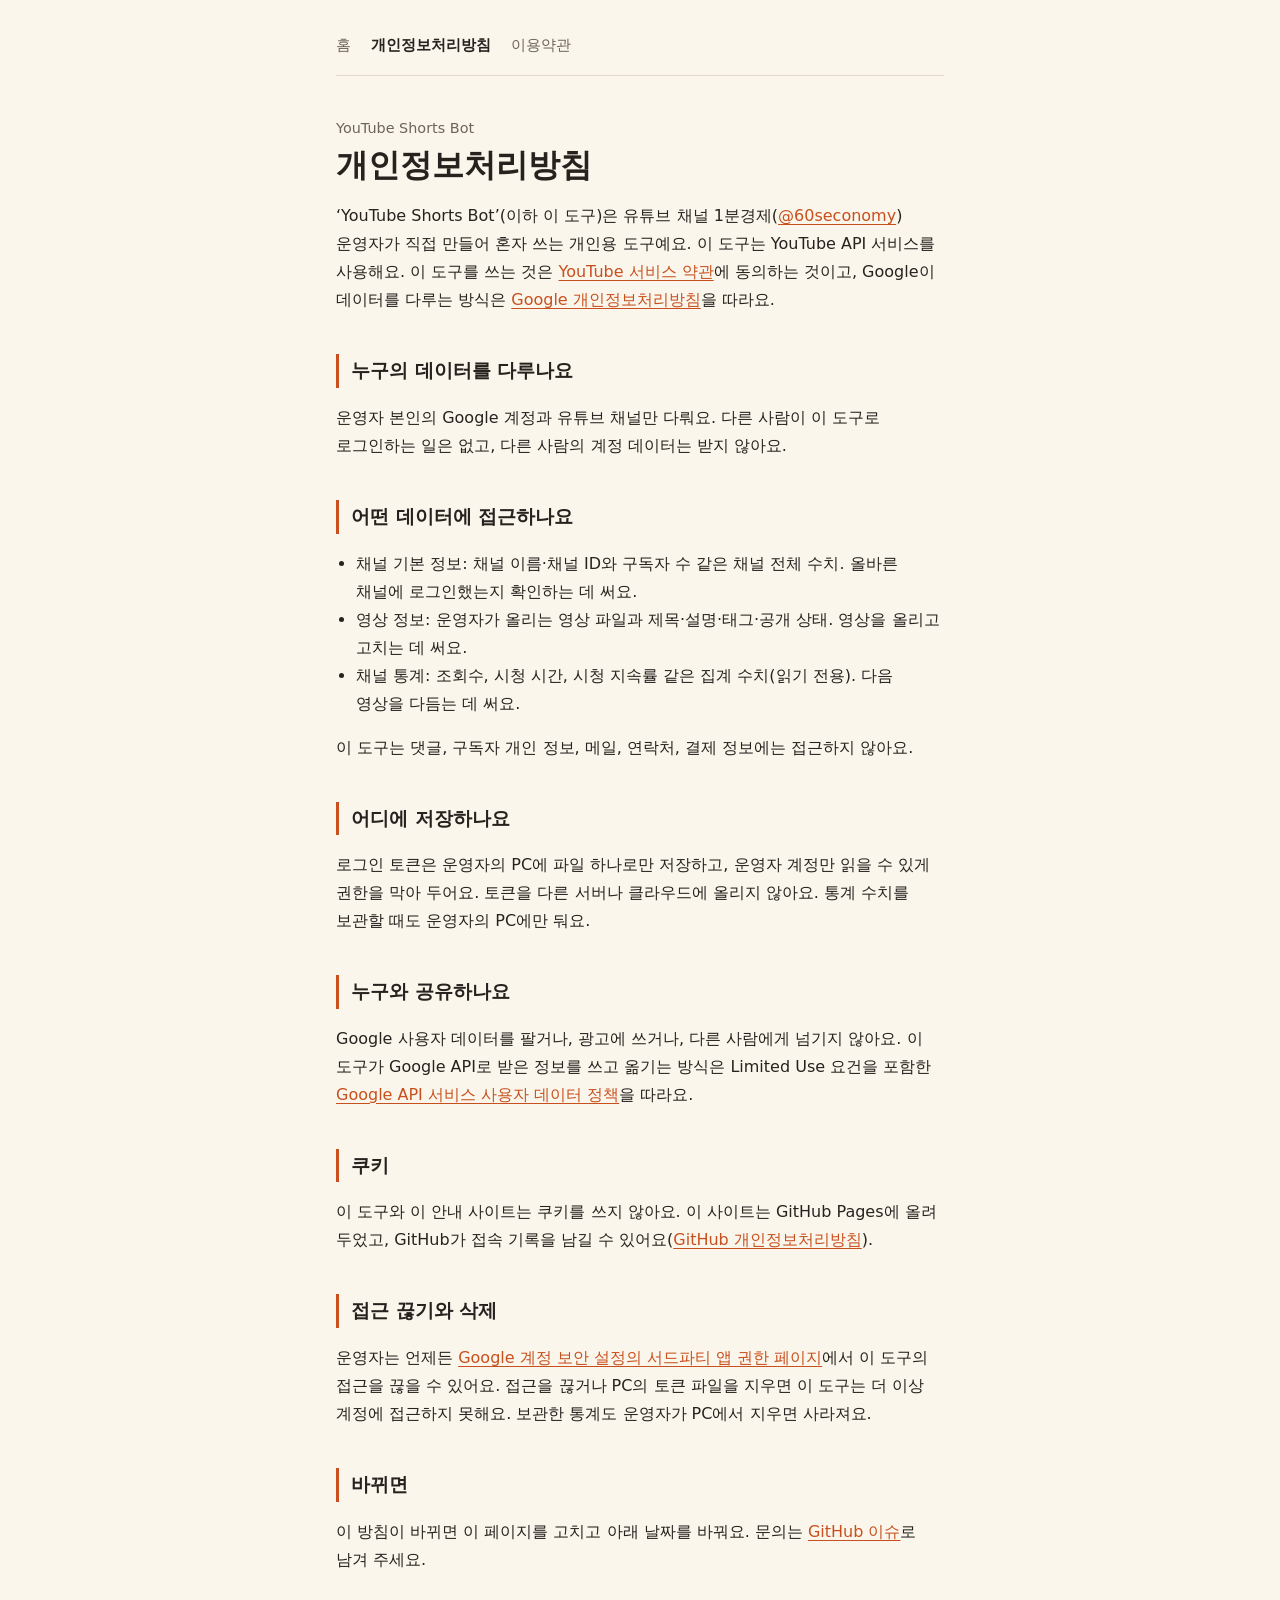
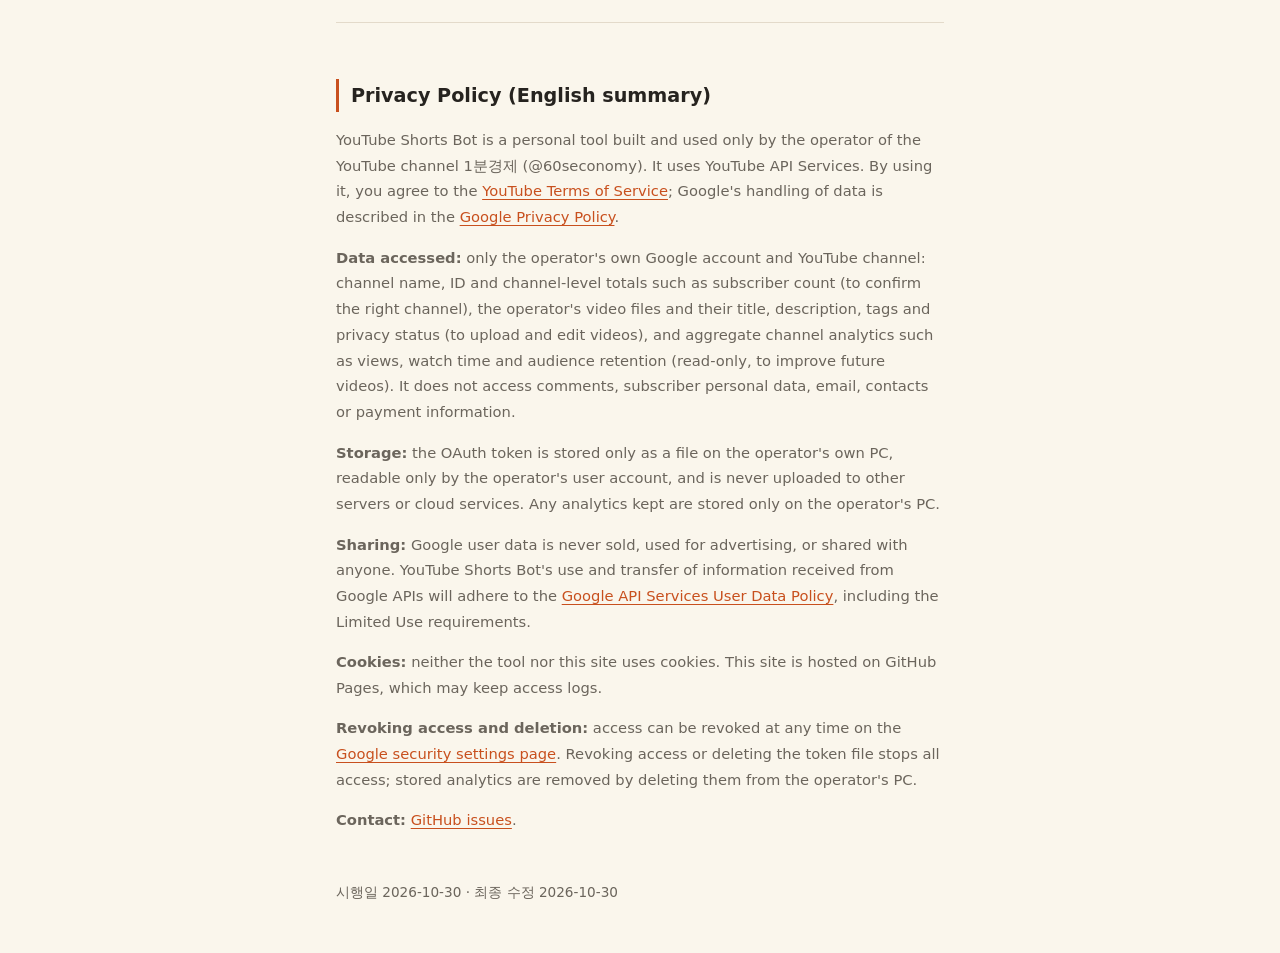
==== privacy.html @ 0d74b9bf "docs: 1분경제 YouTube Shorts Bot 안내·개인정보처리방침·이용약관 Google 인증 플랫폼에서 OAuth 앱을 프로덕션으로 게시하려면 브랜딩에 홈페이지·개인정보처" ====
<!doctype html>
<html lang="ko">
<head>
<meta charset="utf-8">
<meta name="viewport" content="width=device-width, initial-scale=1">
<title>개인정보처리방침 · YouTube Shorts Bot</title>
<meta name="description" content="1분경제 운영자 개인용 도구 YouTube Shorts Bot이 Google 사용자 데이터를 다루는 방식.">
<link rel="stylesheet" href="style.css">
</head>
<body>
<main>
<nav>
  <a href="./">홈</a>
  <a href="privacy.html" aria-current="page">개인정보처리방침</a>
  <a href="terms.html">이용약관</a>
</nav>

<p class="kicker">YouTube Shorts Bot</p>
<h1>개인정보처리방침</h1>
<p>‘YouTube Shorts Bot’(이하 이 도구)은 유튜브 채널 1분경제(<a href="https://www.youtube.com/@60seconomy">@60seconomy</a>) 운영자가 직접 만들어 혼자 쓰는 개인용 도구예요. 이 도구는 YouTube API 서비스를 사용해요. 이 도구를 쓰는 것은 <a href="https://www.youtube.com/t/terms">YouTube 서비스 약관</a>에 동의하는 것이고, Google이 데이터를 다루는 방식은 <a href="https://policies.google.com/privacy">Google 개인정보처리방침</a>을 따라요.</p>

<h2>누구의 데이터를 다루나요</h2>
<p>운영자 본인의 Google 계정과 유튜브 채널만 다뤄요. 다른 사람이 이 도구로 로그인하는 일은 없고, 다른 사람의 계정 데이터는 받지 않아요.</p>

<h2>어떤 데이터에 접근하나요</h2>
<ul>
  <li>채널 기본 정보: 채널 이름·채널 ID와 구독자 수 같은 채널 전체 수치. 올바른 채널에 로그인했는지 확인하는 데 써요.</li>
  <li>영상 정보: 운영자가 올리는 영상 파일과 제목·설명·태그·공개 상태. 영상을 올리고 고치는 데 써요.</li>
  <li>채널 통계: 조회수, 시청 시간, 시청 지속률 같은 집계 수치(읽기 전용). 다음 영상을 다듬는 데 써요.</li>
</ul>
<p>이 도구는 댓글, 구독자 개인 정보, 메일, 연락처, 결제 정보에는 접근하지 않아요.</p>

<h2>어디에 저장하나요</h2>
<p>로그인 토큰은 운영자의 PC에 파일 하나로만 저장하고, 운영자 계정만 읽을 수 있게 권한을 막아 두어요. 토큰을 다른 서버나 클라우드에 올리지 않아요. 통계 수치를 보관할 때도 운영자의 PC에만 둬요.</p>

<h2>누구와 공유하나요</h2>
<p>Google 사용자 데이터를 팔거나, 광고에 쓰거나, 다른 사람에게 넘기지 않아요. 이 도구가 Google API로 받은 정보를 쓰고 옮기는 방식은 Limited Use 요건을 포함한 <a href="https://developers.google.com/terms/api-services-user-data-policy">Google API 서비스 사용자 데이터 정책</a>을 따라요.</p>

<h2>쿠키</h2>
<p>이 도구와 이 안내 사이트는 쿠키를 쓰지 않아요. 이 사이트는 GitHub Pages에 올려 두었고, GitHub가 접속 기록을 남길 수 있어요(<a href="https://docs.github.com/site-policy/privacy-policies/github-general-privacy-statement">GitHub 개인정보처리방침</a>).</p>

<h2>접근 끊기와 삭제</h2>
<p>운영자는 언제든 <a href="https://security.google.com/settings/security/permissions">Google 계정 보안 설정의 서드파티 앱 권한 페이지</a>에서 이 도구의 접근을 끊을 수 있어요. 접근을 끊거나 PC의 토큰 파일을 지우면 이 도구는 더 이상 계정에 접근하지 못해요. 보관한 통계도 운영자가 PC에서 지우면 사라져요.</p>

<h2>바뀌면</h2>
<p>이 방침이 바뀌면 이 페이지를 고치고 아래 날짜를 바꿔요. 문의는 <a href="https://github.com/apoora404/60seconomy/issues">GitHub 이슈</a>로 남겨 주세요.</p>

<section class="en" lang="en">
  <h2>Privacy Policy (English summary)</h2>
  <p>YouTube Shorts Bot is a personal tool built and used only by the operator of the YouTube channel 1분경제 (@60seconomy). It uses YouTube API Services. By using it, you agree to the <a href="https://www.youtube.com/t/terms">YouTube Terms of Service</a>; Google's handling of data is described in the <a href="https://policies.google.com/privacy">Google Privacy Policy</a>.</p>
  <p><strong>Data accessed:</strong> only the operator's own Google account and YouTube channel: channel name, ID and channel-level totals such as subscriber count (to confirm the right channel), the operator's video files and their title, description, tags and privacy status (to upload and edit videos), and aggregate channel analytics such as views, watch time and audience retention (read-only, to improve future videos). It does not access comments, subscriber personal data, email, contacts or payment information.</p>
  <p><strong>Storage:</strong> the OAuth token is stored only as a file on the operator's own PC, readable only by the operator's user account, and is never uploaded to other servers or cloud services. Any analytics kept are stored only on the operator's PC.</p>
  <p><strong>Sharing:</strong> Google user data is never sold, used for advertising, or shared with anyone. YouTube Shorts Bot's use and transfer of information received from Google APIs will adhere to the <a href="https://developers.google.com/terms/api-services-user-data-policy">Google API Services User Data Policy</a>, including the Limited Use requirements.</p>
  <p><strong>Cookies:</strong> neither the tool nor this site uses cookies. This site is hosted on GitHub Pages, which may keep access logs.</p>
  <p><strong>Revoking access and deletion:</strong> access can be revoked at any time on the <a href="https://security.google.com/settings/security/permissions">Google security settings page</a>. Revoking access or deleting the token file stops all access; stored analytics are removed by deleting them from the operator's PC.</p>
  <p><strong>Contact:</strong> <a href="https://github.com/apoora404/60seconomy/issues">GitHub issues</a>.</p>
</section>

<footer>시행일 2026-10-30 · 최종 수정 2026-10-30</footer>
</main>
</body>
</html>
---- style.css ----
:root{--paper:#FAF6EC;--ink:#26231F;--muted:#6B655C;--accent:#C8501E;--rule:#E3DACA}
@media (prefers-color-scheme:dark){:root{--paper:#1D1B18;--ink:#EDE7DA;--muted:#A69F92;--accent:#F08A5D;--rule:#3A3630}}
*{box-sizing:border-box}
html{-webkit-text-size-adjust:100%}
body{margin:0;background:var(--paper);color:var(--ink);font-family:Pretendard,"Apple SD Gothic Neo","Malgun Gothic","Noto Sans KR",system-ui,sans-serif;line-height:1.75;word-break:keep-all}
main{max-width:40rem;margin:0 auto;padding:2rem 1rem 3rem}
nav{display:flex;flex-wrap:wrap;gap:.25rem 1.25rem;padding-bottom:1rem;border-bottom:1px solid var(--rule);font-size:.95rem}
nav a{color:var(--muted);text-decoration:none}
nav a[aria-current]{color:var(--ink);font-weight:700}
a{color:var(--accent);text-underline-offset:.2em}
.kicker{margin:2.5rem 0 0;color:var(--muted);font-size:.9rem}
h1{margin:.25rem 0 1rem;font-size:2rem;line-height:1.3;text-wrap:balance}
h2{margin:2.5rem 0 .5rem;font-size:1.2rem;padding-left:.75rem;border-left:3px solid var(--accent)}
p,li{text-wrap:pretty}
ul{padding-left:1.25rem}
.en{margin-top:3rem;padding-top:1rem;border-top:1px solid var(--rule);color:var(--muted);font-size:.92rem;word-break:normal}
.en h2{color:var(--ink)}
footer{margin-top:3rem;color:var(--muted);font-size:.85rem}
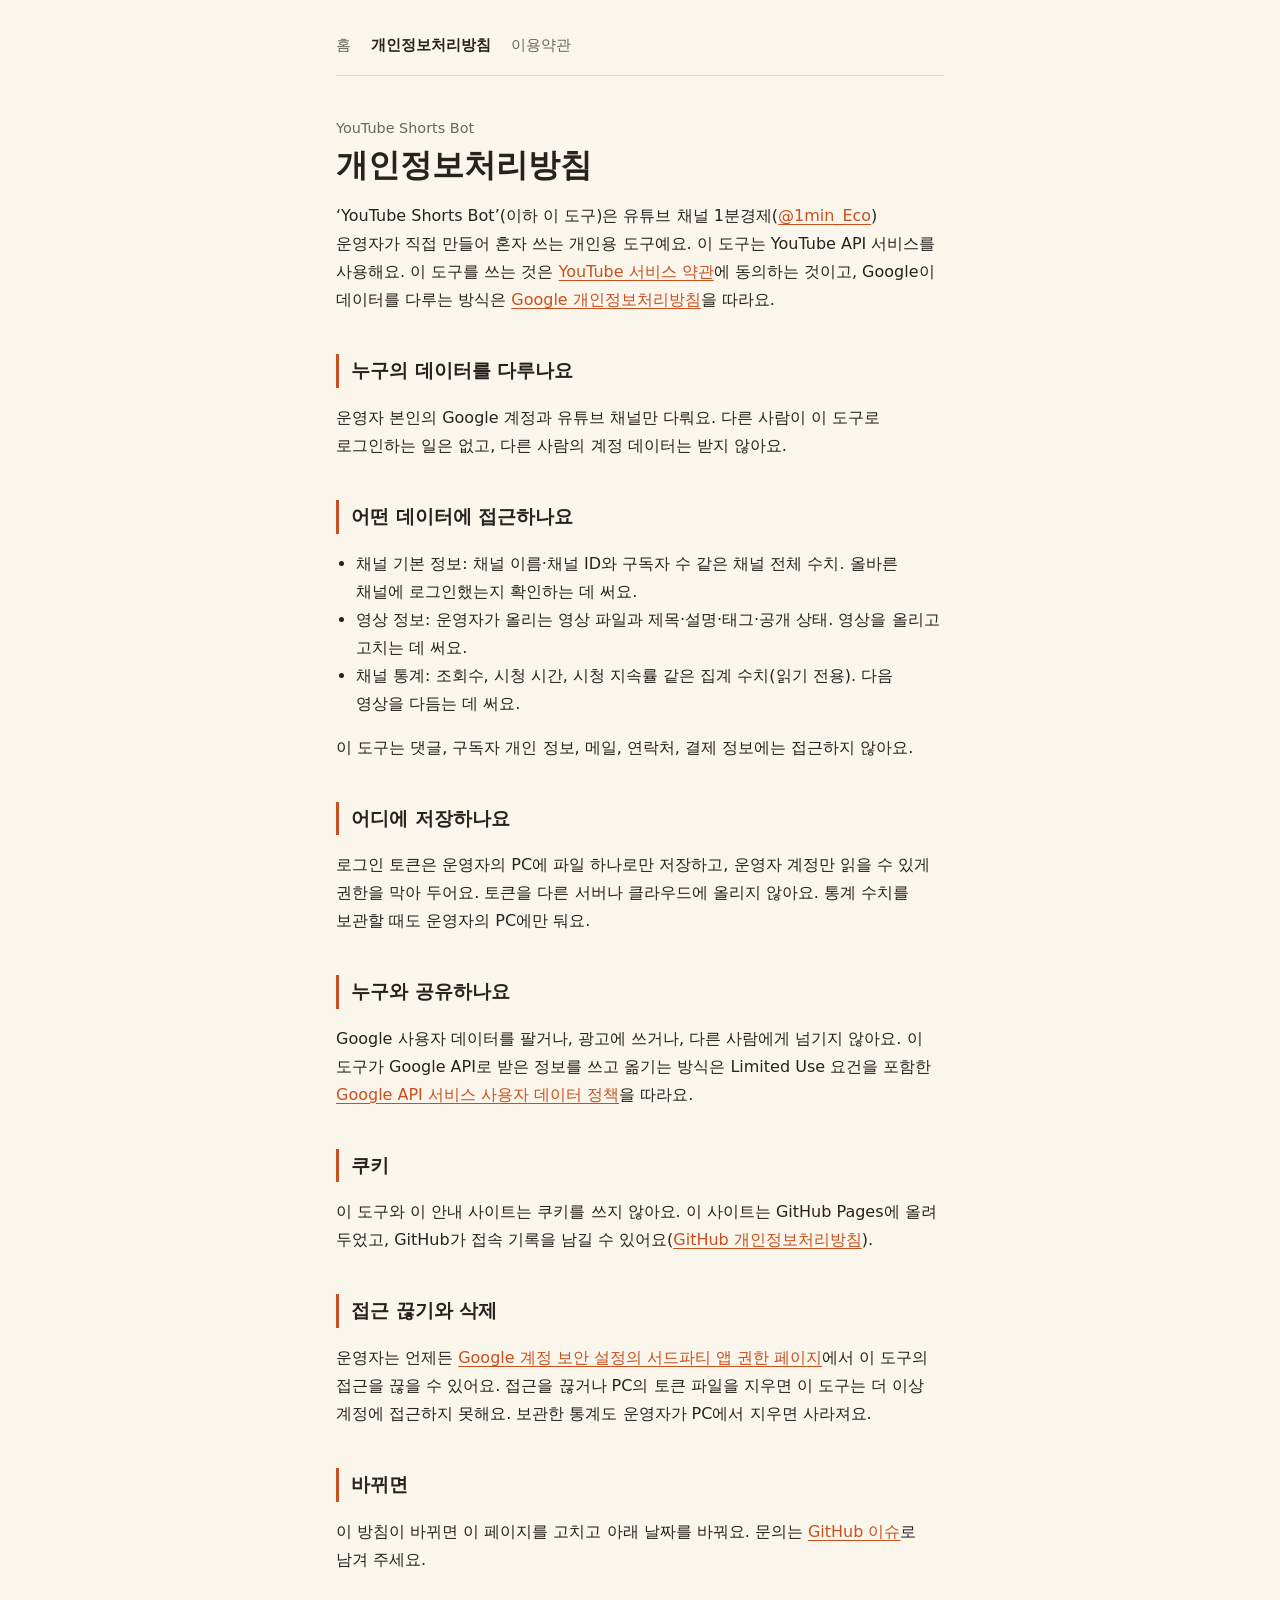
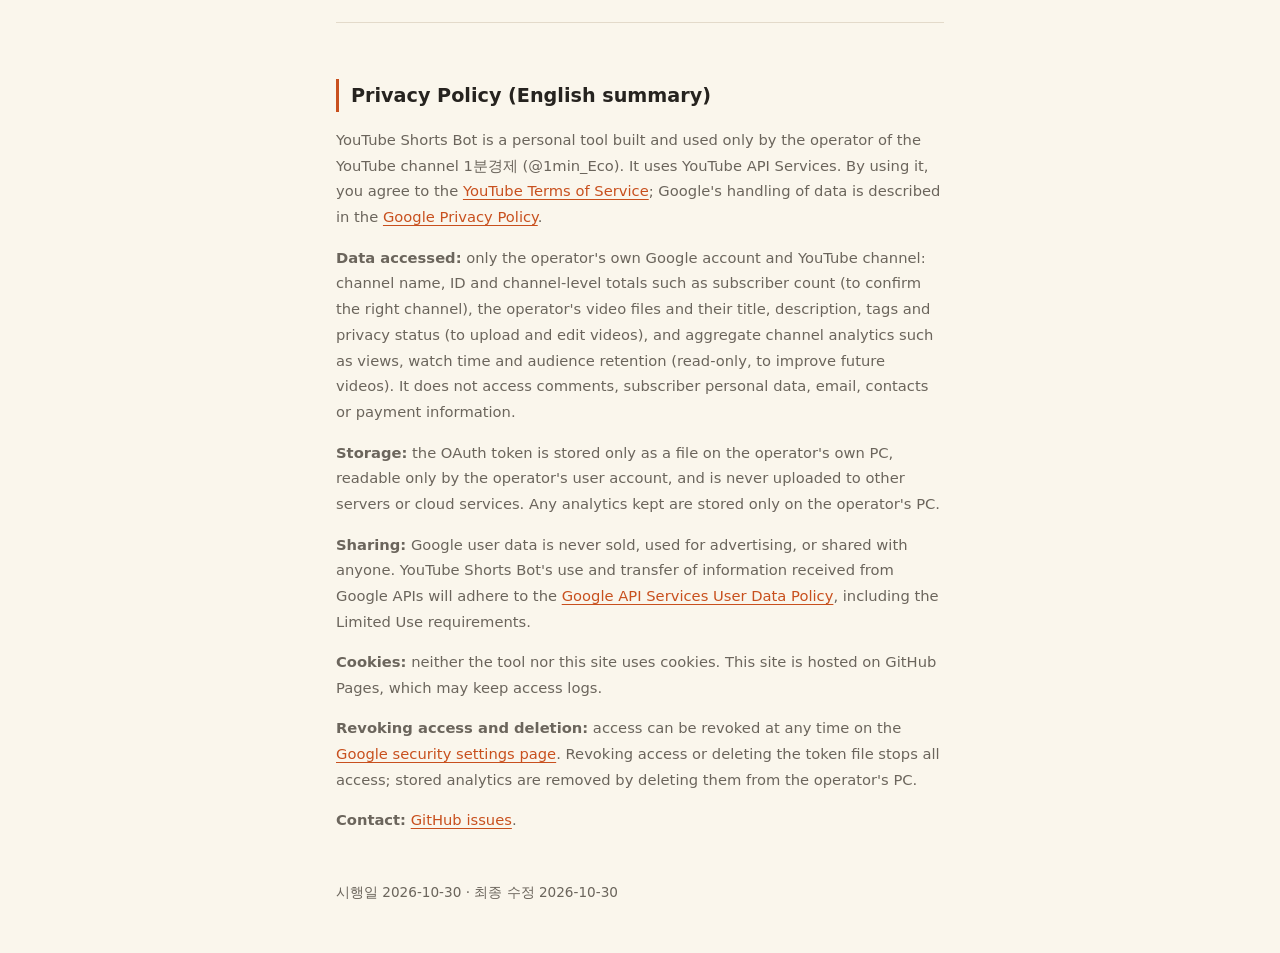
==== commit 75687420: "docs: 채널 핸들 @1min_Eco·이름 1분경제로 (10-27 운영자 변경 반영) Co-Authored-By: Claude Opus 5.5 <noreply@anthropic." ====
--- a/privacy.html
+++ b/privacy.html
@@ -17,7 +17,7 @@
 
 <p class="kicker">YouTube Shorts Bot</p>
 <h1>개인정보처리방침</h1>
-<p>‘YouTube Shorts Bot’(이하 이 도구)은 유튜브 채널 1분경제(<a href="https://www.youtube.com/@60seconomy">@60seconomy</a>) 운영자가 직접 만들어 혼자 쓰는 개인용 도구예요. 이 도구는 YouTube API 서비스를 사용해요. 이 도구를 쓰는 것은 <a href="https://www.youtube.com/t/terms">YouTube 서비스 약관</a>에 동의하는 것이고, Google이 데이터를 다루는 방식은 <a href="https://policies.google.com/privacy">Google 개인정보처리방침</a>을 따라요.</p>
+<p>‘YouTube Shorts Bot’(이하 이 도구)은 유튜브 채널 1분경제(<a href="https://www.youtube.com/@1min_Eco">@1min_Eco</a>) 운영자가 직접 만들어 혼자 쓰는 개인용 도구예요. 이 도구는 YouTube API 서비스를 사용해요. 이 도구를 쓰는 것은 <a href="https://www.youtube.com/t/terms">YouTube 서비스 약관</a>에 동의하는 것이고, Google이 데이터를 다루는 방식은 <a href="https://policies.google.com/privacy">Google 개인정보처리방침</a>을 따라요.</p>
 
 <h2>누구의 데이터를 다루나요</h2>
 <p>운영자 본인의 Google 계정과 유튜브 채널만 다뤄요. 다른 사람이 이 도구로 로그인하는 일은 없고, 다른 사람의 계정 데이터는 받지 않아요.</p>
@@ -47,7 +47,7 @@
 
 <section class="en" lang="en">
   <h2>Privacy Policy (English summary)</h2>
-  <p>YouTube Shorts Bot is a personal tool built and used only by the operator of the YouTube channel 1분경제 (@60seconomy). It uses YouTube API Services. By using it, you agree to the <a href="https://www.youtube.com/t/terms">YouTube Terms of Service</a>; Google's handling of data is described in the <a href="https://policies.google.com/privacy">Google Privacy Policy</a>.</p>
+  <p>YouTube Shorts Bot is a personal tool built and used only by the operator of the YouTube channel 1분경제 (@1min_Eco). It uses YouTube API Services. By using it, you agree to the <a href="https://www.youtube.com/t/terms">YouTube Terms of Service</a>; Google's handling of data is described in the <a href="https://policies.google.com/privacy">Google Privacy Policy</a>.</p>
   <p><strong>Data accessed:</strong> only the operator's own Google account and YouTube channel: channel name, ID and channel-level totals such as subscriber count (to confirm the right channel), the operator's video files and their title, description, tags and privacy status (to upload and edit videos), and aggregate channel analytics such as views, watch time and audience retention (read-only, to improve future videos). It does not access comments, subscriber personal data, email, contacts or payment information.</p>
   <p><strong>Storage:</strong> the OAuth token is stored only as a file on the operator's own PC, readable only by the operator's user account, and is never uploaded to other servers or cloud services. Any analytics kept are stored only on the operator's PC.</p>
   <p><strong>Sharing:</strong> Google user data is never sold, used for advertising, or shared with anyone. YouTube Shorts Bot's use and transfer of information received from Google APIs will adhere to the <a href="https://developers.google.com/terms/api-services-user-data-policy">Google API Services User Data Policy</a>, including the Limited Use requirements.</p>
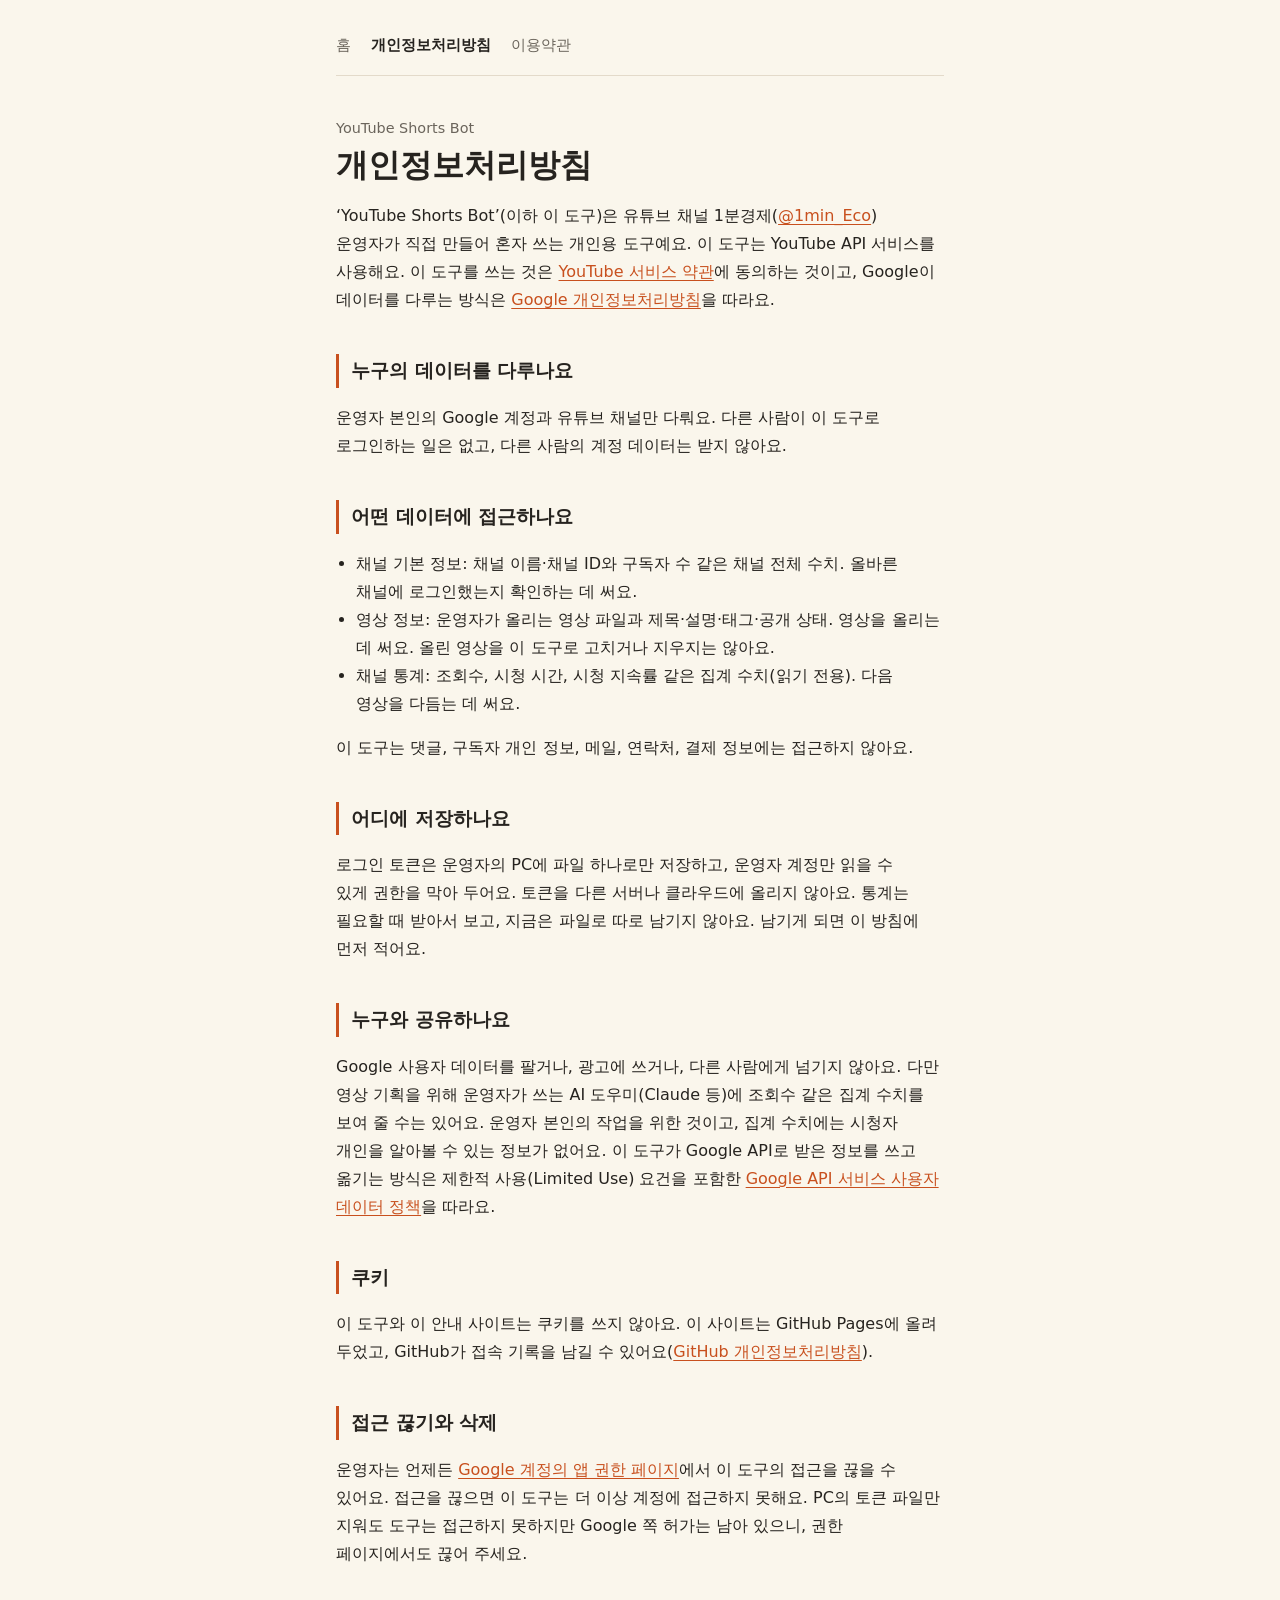
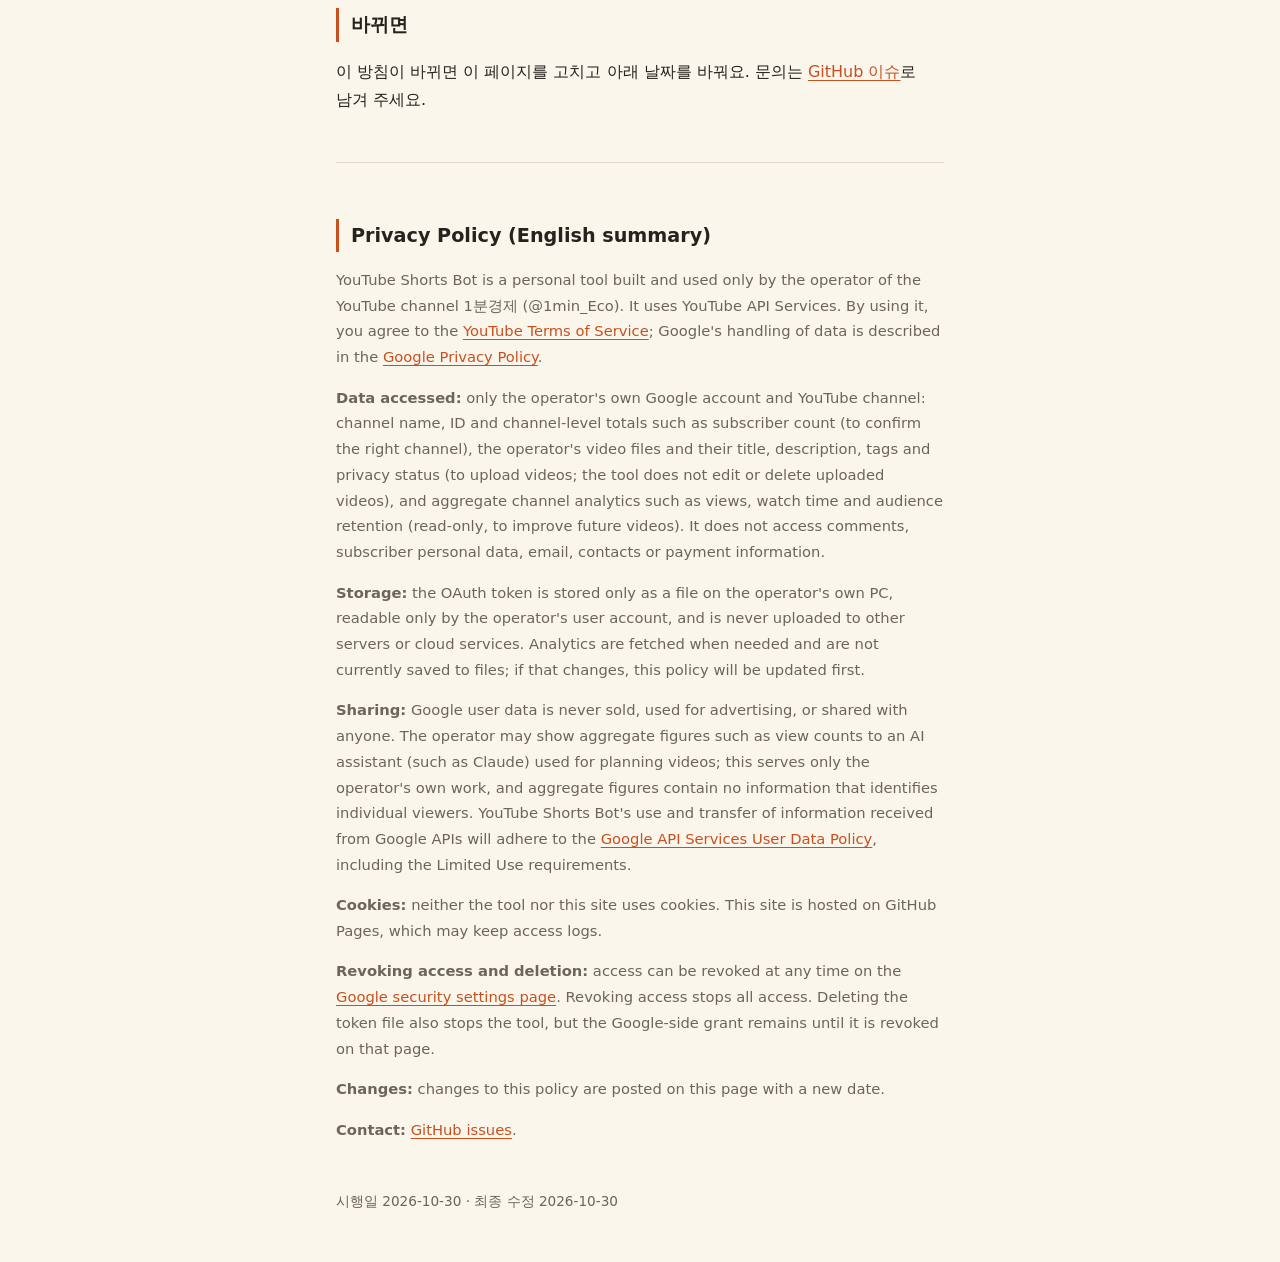
==== commit 31d69c08: "docs: Fable 검수 #93 반영 — 영상 수정 안 함·통계 파일 안 남김·AI 도우미에 집계 수치·토큰 삭제와 권한 해제 구분 Co-Authored-By: Claude Op" ====
--- a/privacy.html
+++ b/privacy.html
@@ -25,22 +25,22 @@
 <h2>어떤 데이터에 접근하나요</h2>
 <ul>
   <li>채널 기본 정보: 채널 이름·채널 ID와 구독자 수 같은 채널 전체 수치. 올바른 채널에 로그인했는지 확인하는 데 써요.</li>
-  <li>영상 정보: 운영자가 올리는 영상 파일과 제목·설명·태그·공개 상태. 영상을 올리고 고치는 데 써요.</li>
+  <li>영상 정보: 운영자가 올리는 영상 파일과 제목·설명·태그·공개 상태. 영상을 올리는 데 써요. 올린 영상을 이 도구로 고치거나 지우지는 않아요.</li>
   <li>채널 통계: 조회수, 시청 시간, 시청 지속률 같은 집계 수치(읽기 전용). 다음 영상을 다듬는 데 써요.</li>
 </ul>
 <p>이 도구는 댓글, 구독자 개인 정보, 메일, 연락처, 결제 정보에는 접근하지 않아요.</p>
 
 <h2>어디에 저장하나요</h2>
-<p>로그인 토큰은 운영자의 PC에 파일 하나로만 저장하고, 운영자 계정만 읽을 수 있게 권한을 막아 두어요. 토큰을 다른 서버나 클라우드에 올리지 않아요. 통계 수치를 보관할 때도 운영자의 PC에만 둬요.</p>
+<p>로그인 토큰은 운영자의 PC에 파일 하나로만 저장하고, 운영자 계정만 읽을 수 있게 권한을 막아 두어요. 토큰을 다른 서버나 클라우드에 올리지 않아요. 통계는 필요할 때 받아서 보고, 지금은 파일로 따로 남기지 않아요. 남기게 되면 이 방침에 먼저 적어요.</p>
 
 <h2>누구와 공유하나요</h2>
-<p>Google 사용자 데이터를 팔거나, 광고에 쓰거나, 다른 사람에게 넘기지 않아요. 이 도구가 Google API로 받은 정보를 쓰고 옮기는 방식은 Limited Use 요건을 포함한 <a href="https://developers.google.com/terms/api-services-user-data-policy">Google API 서비스 사용자 데이터 정책</a>을 따라요.</p>
+<p>Google 사용자 데이터를 팔거나, 광고에 쓰거나, 다른 사람에게 넘기지 않아요. 다만 영상 기획을 위해 운영자가 쓰는 AI 도우미(Claude 등)에 조회수 같은 집계 수치를 보여 줄 수는 있어요. 운영자 본인의 작업을 위한 것이고, 집계 수치에는 시청자 개인을 알아볼 수 있는 정보가 없어요. 이 도구가 Google API로 받은 정보를 쓰고 옮기는 방식은 제한적 사용(Limited Use) 요건을 포함한 <a href="https://developers.google.com/terms/api-services-user-data-policy">Google API 서비스 사용자 데이터 정책</a>을 따라요.</p>
 
 <h2>쿠키</h2>
 <p>이 도구와 이 안내 사이트는 쿠키를 쓰지 않아요. 이 사이트는 GitHub Pages에 올려 두었고, GitHub가 접속 기록을 남길 수 있어요(<a href="https://docs.github.com/site-policy/privacy-policies/github-general-privacy-statement">GitHub 개인정보처리방침</a>).</p>
 
 <h2>접근 끊기와 삭제</h2>
-<p>운영자는 언제든 <a href="https://security.google.com/settings/security/permissions">Google 계정 보안 설정의 서드파티 앱 권한 페이지</a>에서 이 도구의 접근을 끊을 수 있어요. 접근을 끊거나 PC의 토큰 파일을 지우면 이 도구는 더 이상 계정에 접근하지 못해요. 보관한 통계도 운영자가 PC에서 지우면 사라져요.</p>
+<p>운영자는 언제든 <a href="https://security.google.com/settings/security/permissions">Google 계정의 앱 권한 페이지</a>에서 이 도구의 접근을 끊을 수 있어요. 접근을 끊으면 이 도구는 더 이상 계정에 접근하지 못해요. PC의 토큰 파일만 지워도 도구는 접근하지 못하지만 Google 쪽 허가는 남아 있으니, 권한 페이지에서도 끊어 주세요.</p>
 
 <h2>바뀌면</h2>
 <p>이 방침이 바뀌면 이 페이지를 고치고 아래 날짜를 바꿔요. 문의는 <a href="https://github.com/apoora404/60seconomy/issues">GitHub 이슈</a>로 남겨 주세요.</p>
@@ -48,11 +48,12 @@
 <section class="en" lang="en">
   <h2>Privacy Policy (English summary)</h2>
   <p>YouTube Shorts Bot is a personal tool built and used only by the operator of the YouTube channel 1분경제 (@1min_Eco). It uses YouTube API Services. By using it, you agree to the <a href="https://www.youtube.com/t/terms">YouTube Terms of Service</a>; Google's handling of data is described in the <a href="https://policies.google.com/privacy">Google Privacy Policy</a>.</p>
-  <p><strong>Data accessed:</strong> only the operator's own Google account and YouTube channel: channel name, ID and channel-level totals such as subscriber count (to confirm the right channel), the operator's video files and their title, description, tags and privacy status (to upload and edit videos), and aggregate channel analytics such as views, watch time and audience retention (read-only, to improve future videos). It does not access comments, subscriber personal data, email, contacts or payment information.</p>
-  <p><strong>Storage:</strong> the OAuth token is stored only as a file on the operator's own PC, readable only by the operator's user account, and is never uploaded to other servers or cloud services. Any analytics kept are stored only on the operator's PC.</p>
-  <p><strong>Sharing:</strong> Google user data is never sold, used for advertising, or shared with anyone. YouTube Shorts Bot's use and transfer of information received from Google APIs will adhere to the <a href="https://developers.google.com/terms/api-services-user-data-policy">Google API Services User Data Policy</a>, including the Limited Use requirements.</p>
+  <p><strong>Data accessed:</strong> only the operator's own Google account and YouTube channel: channel name, ID and channel-level totals such as subscriber count (to confirm the right channel), the operator's video files and their title, description, tags and privacy status (to upload videos; the tool does not edit or delete uploaded videos), and aggregate channel analytics such as views, watch time and audience retention (read-only, to improve future videos). It does not access comments, subscriber personal data, email, contacts or payment information.</p>
+  <p><strong>Storage:</strong> the OAuth token is stored only as a file on the operator's own PC, readable only by the operator's user account, and is never uploaded to other servers or cloud services. Analytics are fetched when needed and are not currently saved to files; if that changes, this policy will be updated first.</p>
+  <p><strong>Sharing:</strong> Google user data is never sold, used for advertising, or shared with anyone. The operator may show aggregate figures such as view counts to an AI assistant (such as Claude) used for planning videos; this serves only the operator's own work, and aggregate figures contain no information that identifies individual viewers. YouTube Shorts Bot's use and transfer of information received from Google APIs will adhere to the <a href="https://developers.google.com/terms/api-services-user-data-policy">Google API Services User Data Policy</a>, including the Limited Use requirements.</p>
   <p><strong>Cookies:</strong> neither the tool nor this site uses cookies. This site is hosted on GitHub Pages, which may keep access logs.</p>
-  <p><strong>Revoking access and deletion:</strong> access can be revoked at any time on the <a href="https://security.google.com/settings/security/permissions">Google security settings page</a>. Revoking access or deleting the token file stops all access; stored analytics are removed by deleting them from the operator's PC.</p>
+  <p><strong>Revoking access and deletion:</strong> access can be revoked at any time on the <a href="https://security.google.com/settings/security/permissions">Google security settings page</a>. Revoking access stops all access. Deleting the token file also stops the tool, but the Google-side grant remains until it is revoked on that page.</p>
+  <p><strong>Changes:</strong> changes to this policy are posted on this page with a new date.</p>
   <p><strong>Contact:</strong> <a href="https://github.com/apoora404/60seconomy/issues">GitHub issues</a>.</p>
 </section>
 
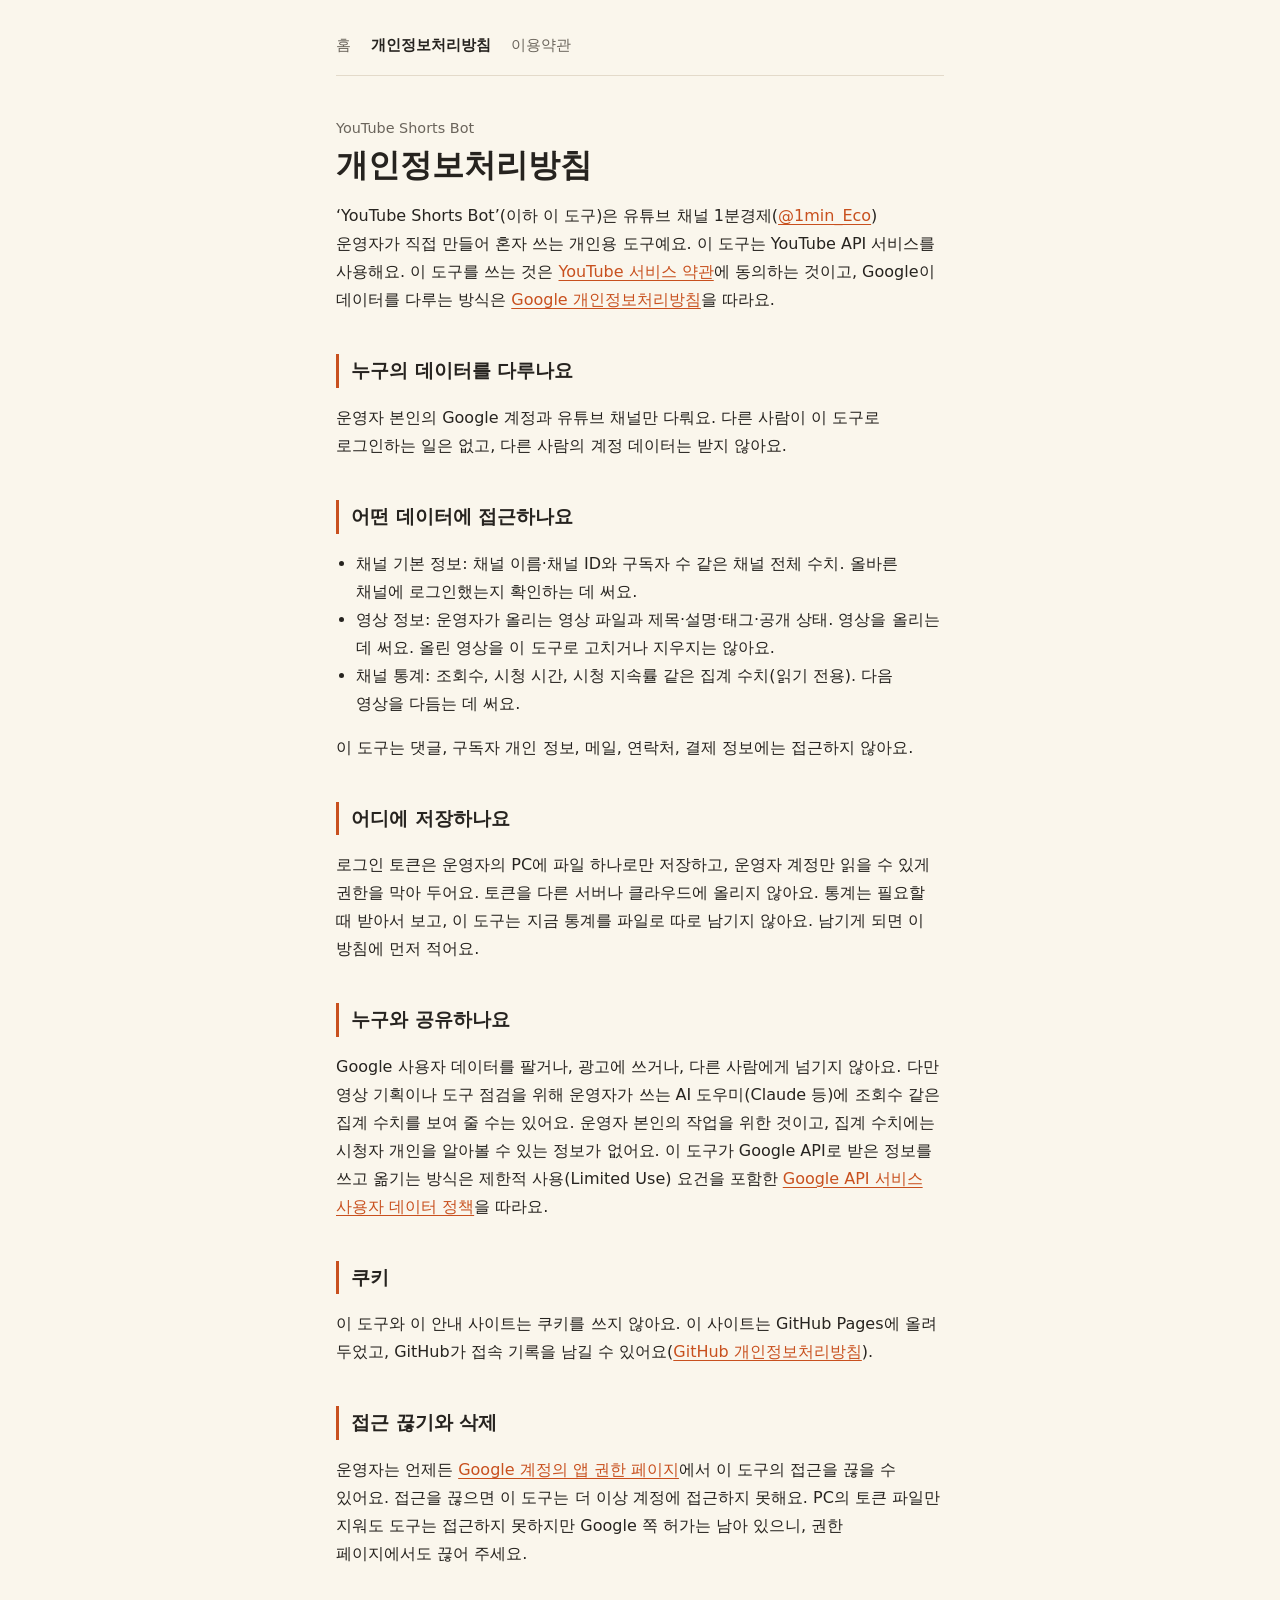
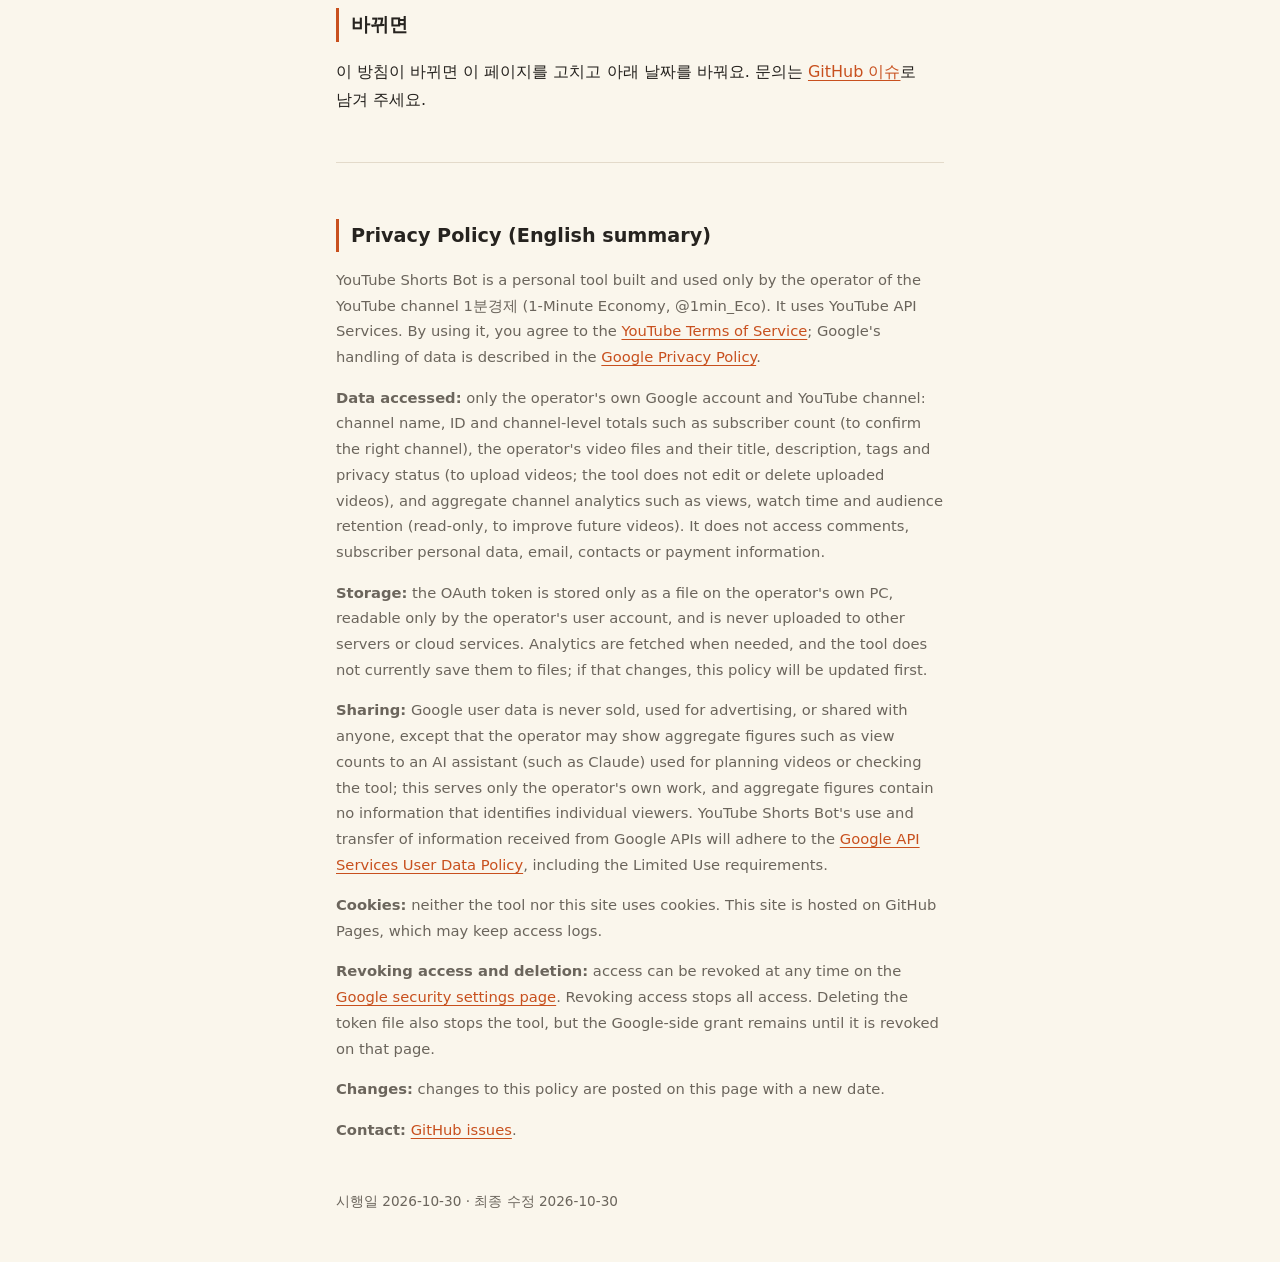
==== commit 63831743: "docs: Fable 검수 #95 반영 — 영어 공유 절 예외 연결·주어 '이 도구는'·도구 점검 목적·영어 채널 표기 통일 Co-Authored-By: Claude Opus 5." ====
--- a/privacy.html
+++ b/privacy.html
@@ -31,10 +31,10 @@
 <p>이 도구는 댓글, 구독자 개인 정보, 메일, 연락처, 결제 정보에는 접근하지 않아요.</p>
 
 <h2>어디에 저장하나요</h2>
-<p>로그인 토큰은 운영자의 PC에 파일 하나로만 저장하고, 운영자 계정만 읽을 수 있게 권한을 막아 두어요. 토큰을 다른 서버나 클라우드에 올리지 않아요. 통계는 필요할 때 받아서 보고, 지금은 파일로 따로 남기지 않아요. 남기게 되면 이 방침에 먼저 적어요.</p>
+<p>로그인 토큰은 운영자의 PC에 파일 하나로만 저장하고, 운영자 계정만 읽을 수 있게 권한을 막아 두어요. 토큰을 다른 서버나 클라우드에 올리지 않아요. 통계는 필요할 때 받아서 보고, 이 도구는 지금 통계를 파일로 따로 남기지 않아요. 남기게 되면 이 방침에 먼저 적어요.</p>
 
 <h2>누구와 공유하나요</h2>
-<p>Google 사용자 데이터를 팔거나, 광고에 쓰거나, 다른 사람에게 넘기지 않아요. 다만 영상 기획을 위해 운영자가 쓰는 AI 도우미(Claude 등)에 조회수 같은 집계 수치를 보여 줄 수는 있어요. 운영자 본인의 작업을 위한 것이고, 집계 수치에는 시청자 개인을 알아볼 수 있는 정보가 없어요. 이 도구가 Google API로 받은 정보를 쓰고 옮기는 방식은 제한적 사용(Limited Use) 요건을 포함한 <a href="https://developers.google.com/terms/api-services-user-data-policy">Google API 서비스 사용자 데이터 정책</a>을 따라요.</p>
+<p>Google 사용자 데이터를 팔거나, 광고에 쓰거나, 다른 사람에게 넘기지 않아요. 다만 영상 기획이나 도구 점검을 위해 운영자가 쓰는 AI 도우미(Claude 등)에 조회수 같은 집계 수치를 보여 줄 수는 있어요. 운영자 본인의 작업을 위한 것이고, 집계 수치에는 시청자 개인을 알아볼 수 있는 정보가 없어요. 이 도구가 Google API로 받은 정보를 쓰고 옮기는 방식은 제한적 사용(Limited Use) 요건을 포함한 <a href="https://developers.google.com/terms/api-services-user-data-policy">Google API 서비스 사용자 데이터 정책</a>을 따라요.</p>
 
 <h2>쿠키</h2>
 <p>이 도구와 이 안내 사이트는 쿠키를 쓰지 않아요. 이 사이트는 GitHub Pages에 올려 두었고, GitHub가 접속 기록을 남길 수 있어요(<a href="https://docs.github.com/site-policy/privacy-policies/github-general-privacy-statement">GitHub 개인정보처리방침</a>).</p>
@@ -47,10 +47,10 @@
 
 <section class="en" lang="en">
   <h2>Privacy Policy (English summary)</h2>
-  <p>YouTube Shorts Bot is a personal tool built and used only by the operator of the YouTube channel 1분경제 (@1min_Eco). It uses YouTube API Services. By using it, you agree to the <a href="https://www.youtube.com/t/terms">YouTube Terms of Service</a>; Google's handling of data is described in the <a href="https://policies.google.com/privacy">Google Privacy Policy</a>.</p>
+  <p>YouTube Shorts Bot is a personal tool built and used only by the operator of the YouTube channel 1분경제 (1-Minute Economy, @1min_Eco). It uses YouTube API Services. By using it, you agree to the <a href="https://www.youtube.com/t/terms">YouTube Terms of Service</a>; Google's handling of data is described in the <a href="https://policies.google.com/privacy">Google Privacy Policy</a>.</p>
   <p><strong>Data accessed:</strong> only the operator's own Google account and YouTube channel: channel name, ID and channel-level totals such as subscriber count (to confirm the right channel), the operator's video files and their title, description, tags and privacy status (to upload videos; the tool does not edit or delete uploaded videos), and aggregate channel analytics such as views, watch time and audience retention (read-only, to improve future videos). It does not access comments, subscriber personal data, email, contacts or payment information.</p>
-  <p><strong>Storage:</strong> the OAuth token is stored only as a file on the operator's own PC, readable only by the operator's user account, and is never uploaded to other servers or cloud services. Analytics are fetched when needed and are not currently saved to files; if that changes, this policy will be updated first.</p>
-  <p><strong>Sharing:</strong> Google user data is never sold, used for advertising, or shared with anyone. The operator may show aggregate figures such as view counts to an AI assistant (such as Claude) used for planning videos; this serves only the operator's own work, and aggregate figures contain no information that identifies individual viewers. YouTube Shorts Bot's use and transfer of information received from Google APIs will adhere to the <a href="https://developers.google.com/terms/api-services-user-data-policy">Google API Services User Data Policy</a>, including the Limited Use requirements.</p>
+  <p><strong>Storage:</strong> the OAuth token is stored only as a file on the operator's own PC, readable only by the operator's user account, and is never uploaded to other servers or cloud services. Analytics are fetched when needed, and the tool does not currently save them to files; if that changes, this policy will be updated first.</p>
+  <p><strong>Sharing:</strong> Google user data is never sold, used for advertising, or shared with anyone, except that the operator may show aggregate figures such as view counts to an AI assistant (such as Claude) used for planning videos or checking the tool; this serves only the operator's own work, and aggregate figures contain no information that identifies individual viewers. YouTube Shorts Bot's use and transfer of information received from Google APIs will adhere to the <a href="https://developers.google.com/terms/api-services-user-data-policy">Google API Services User Data Policy</a>, including the Limited Use requirements.</p>
   <p><strong>Cookies:</strong> neither the tool nor this site uses cookies. This site is hosted on GitHub Pages, which may keep access logs.</p>
   <p><strong>Revoking access and deletion:</strong> access can be revoked at any time on the <a href="https://security.google.com/settings/security/permissions">Google security settings page</a>. Revoking access stops all access. Deleting the token file also stops the tool, but the Google-side grant remains until it is revoked on that page.</p>
   <p><strong>Changes:</strong> changes to this policy are posted on this page with a new date.</p>
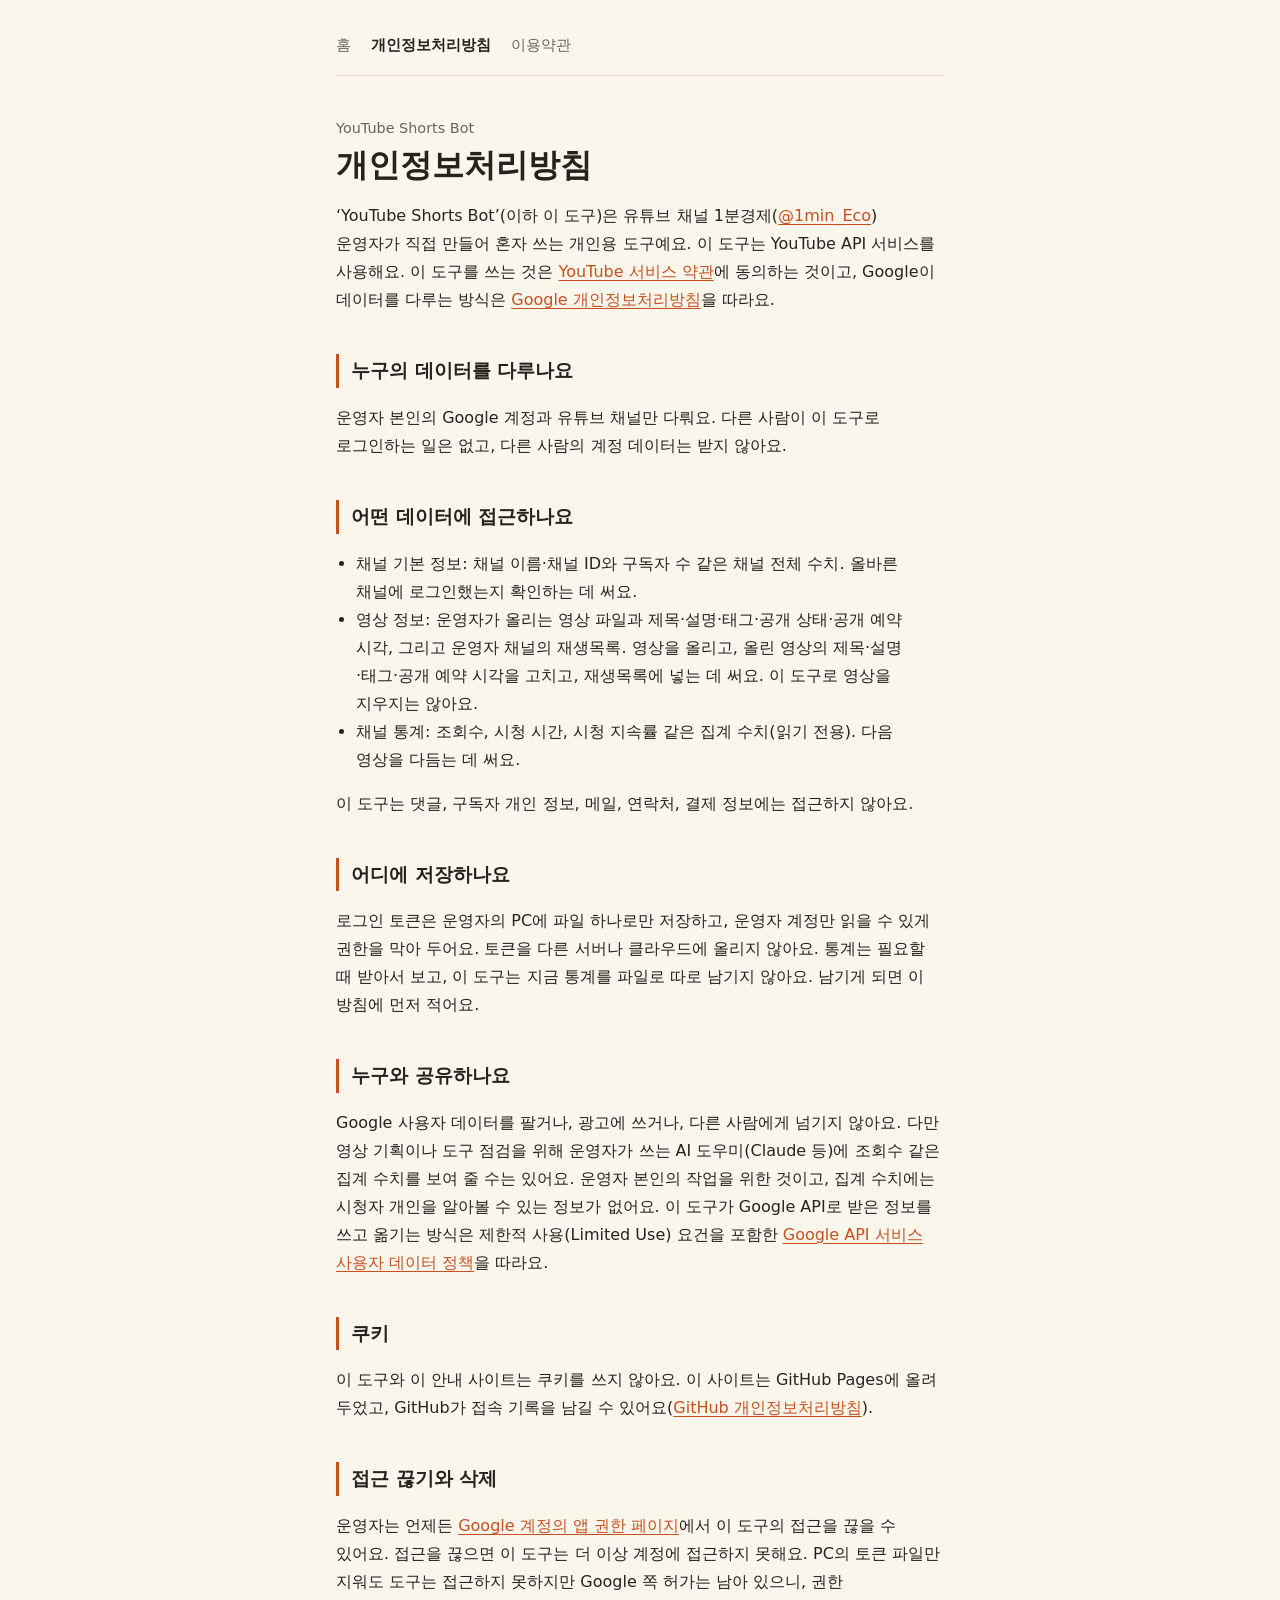
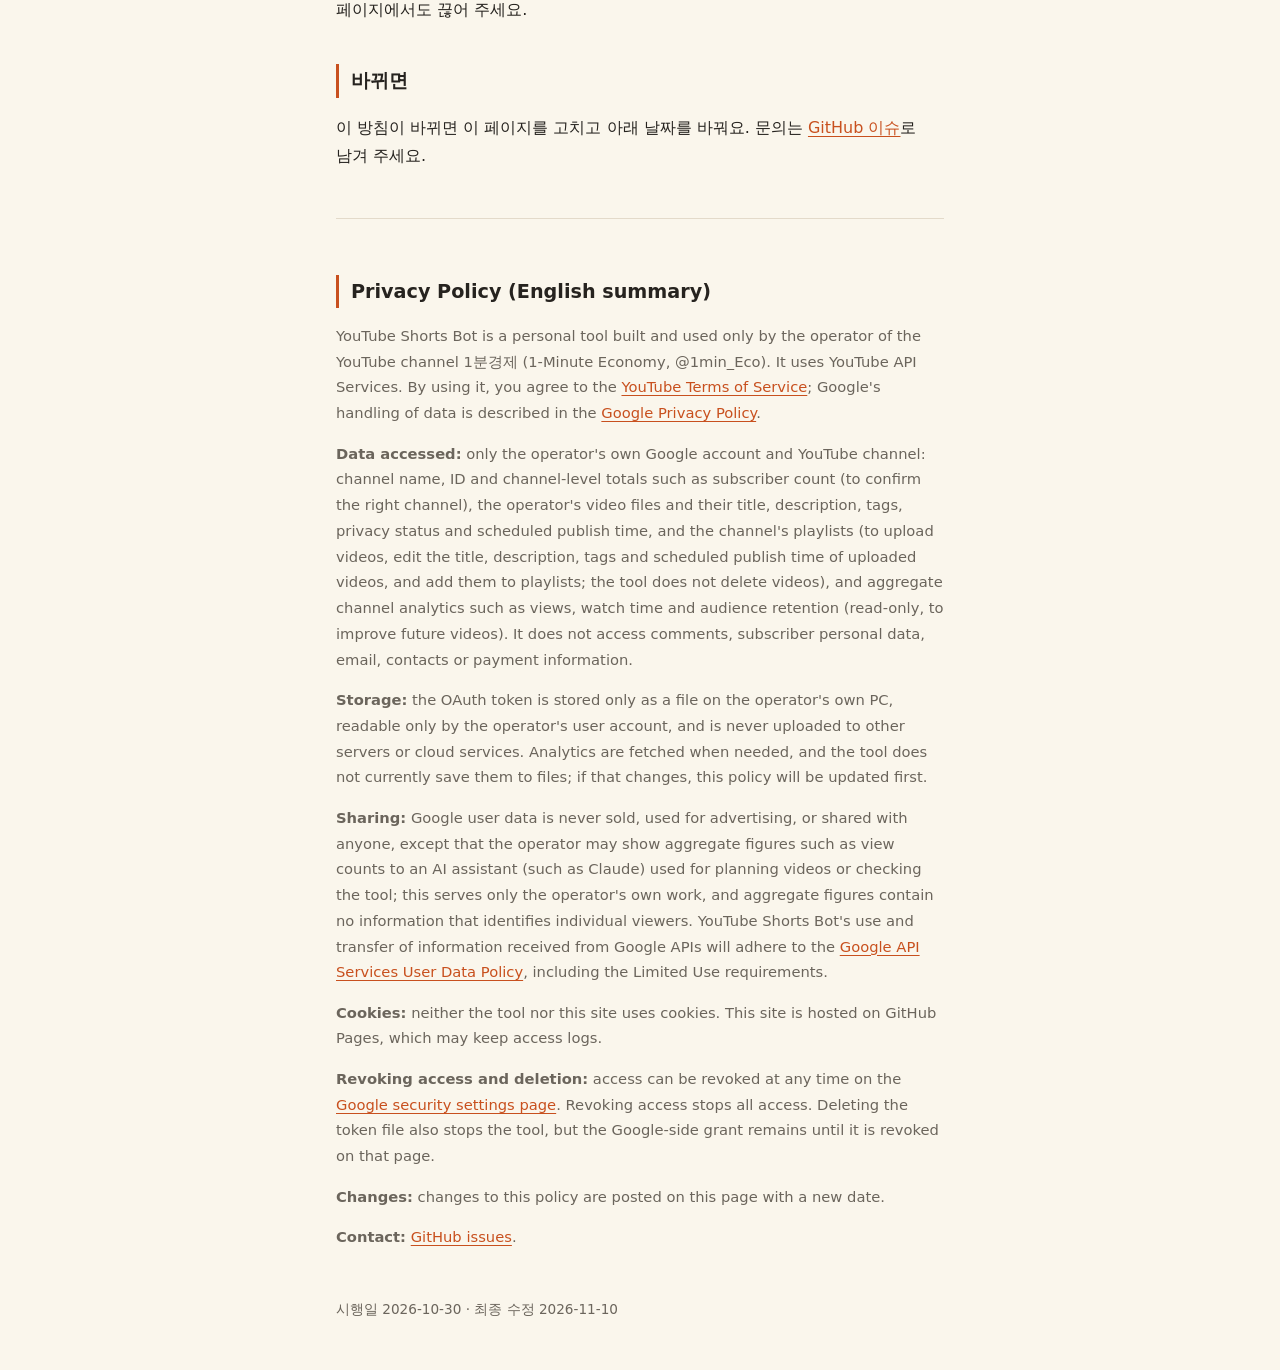
==== commit 4f75e2a6: "docs: 권한 범위 갱신 — 올린 영상의 제목·설명·공개 예약 시각 고치기·재생목록 넣기 추가, 지우기는 안 함 (운영자 11-10 승인) Co-Authored-By: Claud" ====
--- a/privacy.html
+++ b/privacy.html
@@ -25,7 +25,7 @@
 <h2>어떤 데이터에 접근하나요</h2>
 <ul>
   <li>채널 기본 정보: 채널 이름·채널 ID와 구독자 수 같은 채널 전체 수치. 올바른 채널에 로그인했는지 확인하는 데 써요.</li>
-  <li>영상 정보: 운영자가 올리는 영상 파일과 제목·설명·태그·공개 상태. 영상을 올리는 데 써요. 올린 영상을 이 도구로 고치거나 지우지는 않아요.</li>
+  <li>영상 정보: 운영자가 올리는 영상 파일과 제목·설명·태그·공개 상태·공개 예약 시각, 그리고 운영자 채널의 재생목록. 영상을 올리고, 올린 영상의 제목·설명·태그·공개 예약 시각을 고치고, 재생목록에 넣는 데 써요. 이 도구로 영상을 지우지는 않아요.</li>
   <li>채널 통계: 조회수, 시청 시간, 시청 지속률 같은 집계 수치(읽기 전용). 다음 영상을 다듬는 데 써요.</li>
 </ul>
 <p>이 도구는 댓글, 구독자 개인 정보, 메일, 연락처, 결제 정보에는 접근하지 않아요.</p>
@@ -48,7 +48,7 @@
 <section class="en" lang="en">
   <h2>Privacy Policy (English summary)</h2>
   <p>YouTube Shorts Bot is a personal tool built and used only by the operator of the YouTube channel 1분경제 (1-Minute Economy, @1min_Eco). It uses YouTube API Services. By using it, you agree to the <a href="https://www.youtube.com/t/terms">YouTube Terms of Service</a>; Google's handling of data is described in the <a href="https://policies.google.com/privacy">Google Privacy Policy</a>.</p>
-  <p><strong>Data accessed:</strong> only the operator's own Google account and YouTube channel: channel name, ID and channel-level totals such as subscriber count (to confirm the right channel), the operator's video files and their title, description, tags and privacy status (to upload videos; the tool does not edit or delete uploaded videos), and aggregate channel analytics such as views, watch time and audience retention (read-only, to improve future videos). It does not access comments, subscriber personal data, email, contacts or payment information.</p>
+  <p><strong>Data accessed:</strong> only the operator's own Google account and YouTube channel: channel name, ID and channel-level totals such as subscriber count (to confirm the right channel), the operator's video files and their title, description, tags, privacy status and scheduled publish time, and the channel's playlists (to upload videos, edit the title, description, tags and scheduled publish time of uploaded videos, and add them to playlists; the tool does not delete videos), and aggregate channel analytics such as views, watch time and audience retention (read-only, to improve future videos). It does not access comments, subscriber personal data, email, contacts or payment information.</p>
   <p><strong>Storage:</strong> the OAuth token is stored only as a file on the operator's own PC, readable only by the operator's user account, and is never uploaded to other servers or cloud services. Analytics are fetched when needed, and the tool does not currently save them to files; if that changes, this policy will be updated first.</p>
   <p><strong>Sharing:</strong> Google user data is never sold, used for advertising, or shared with anyone, except that the operator may show aggregate figures such as view counts to an AI assistant (such as Claude) used for planning videos or checking the tool; this serves only the operator's own work, and aggregate figures contain no information that identifies individual viewers. YouTube Shorts Bot's use and transfer of information received from Google APIs will adhere to the <a href="https://developers.google.com/terms/api-services-user-data-policy">Google API Services User Data Policy</a>, including the Limited Use requirements.</p>
   <p><strong>Cookies:</strong> neither the tool nor this site uses cookies. This site is hosted on GitHub Pages, which may keep access logs.</p>
@@ -57,7 +57,7 @@
   <p><strong>Contact:</strong> <a href="https://github.com/apoora404/60seconomy/issues">GitHub issues</a>.</p>
 </section>
 
-<footer>시행일 2026-10-30 · 최종 수정 2026-10-30</footer>
+<footer>시행일 2026-10-30 · 최종 수정 2026-11-10</footer>
 </main>
 </body>
 </html>
